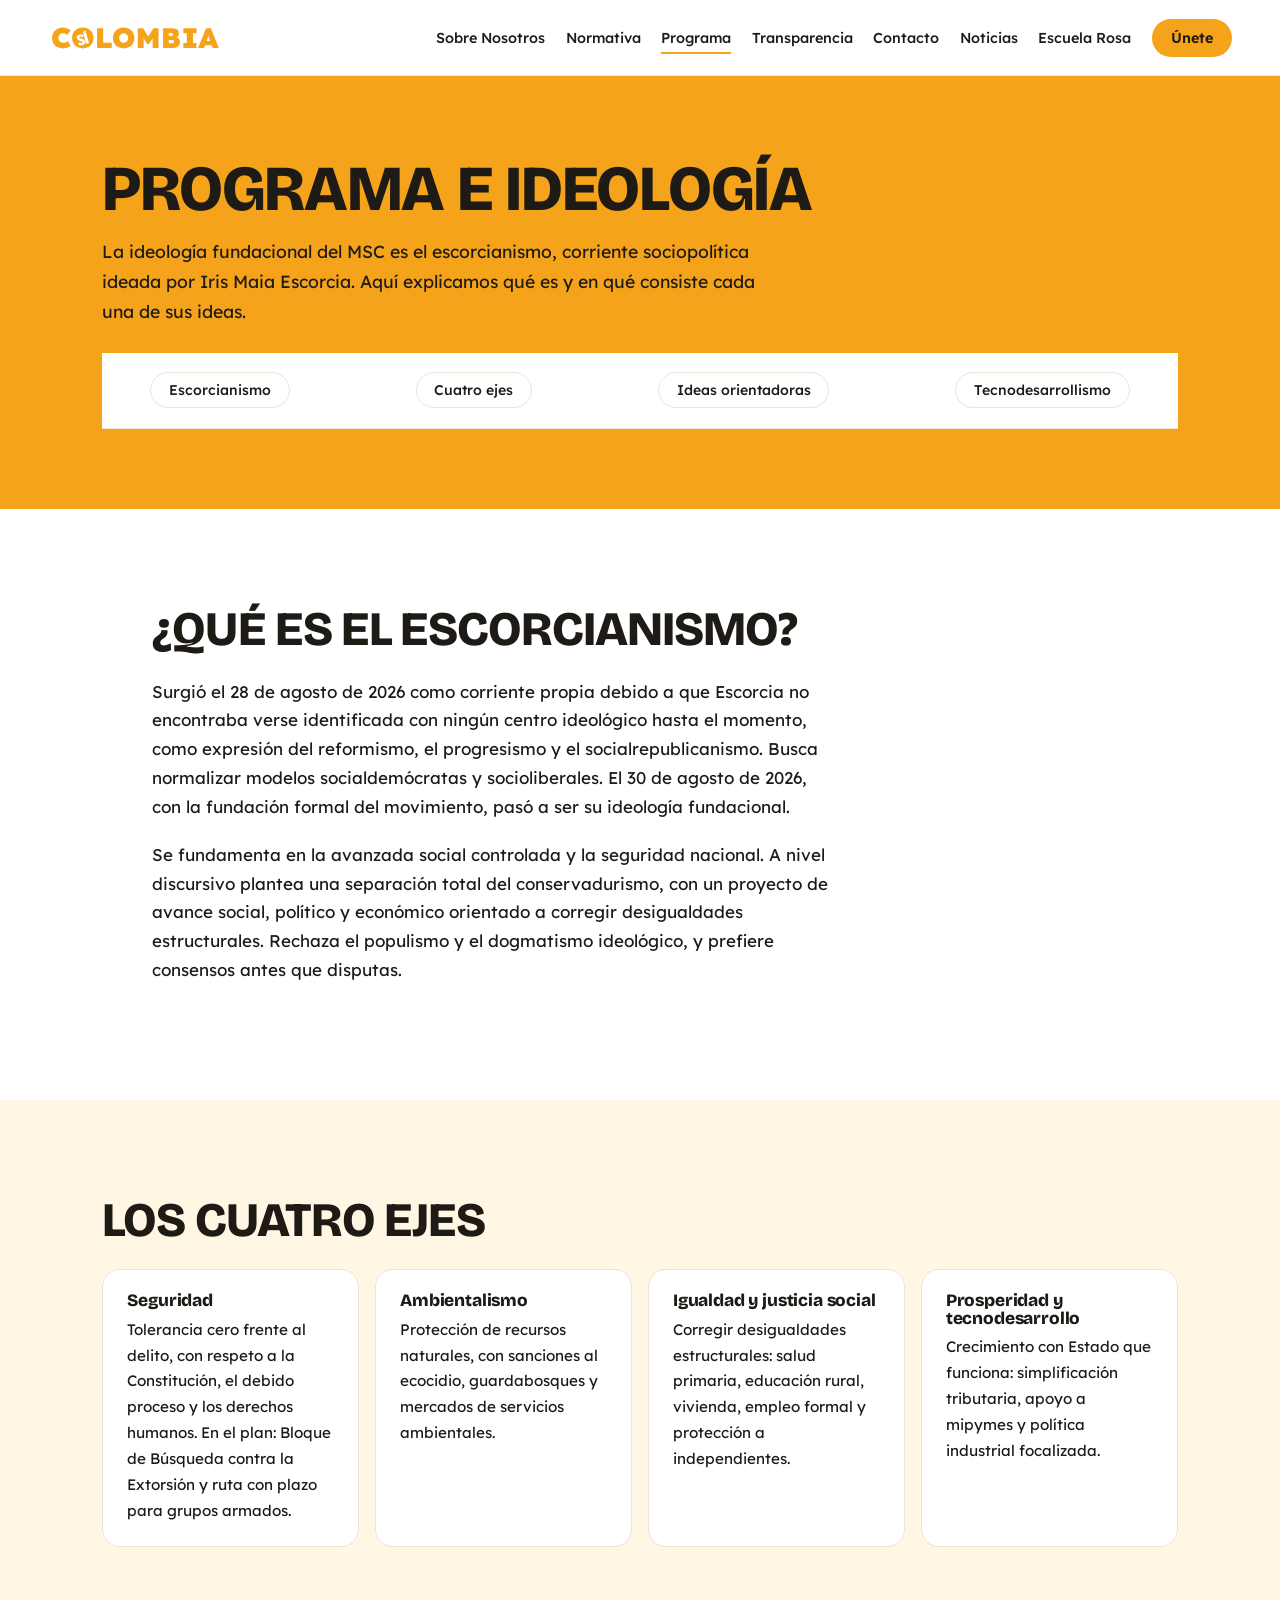
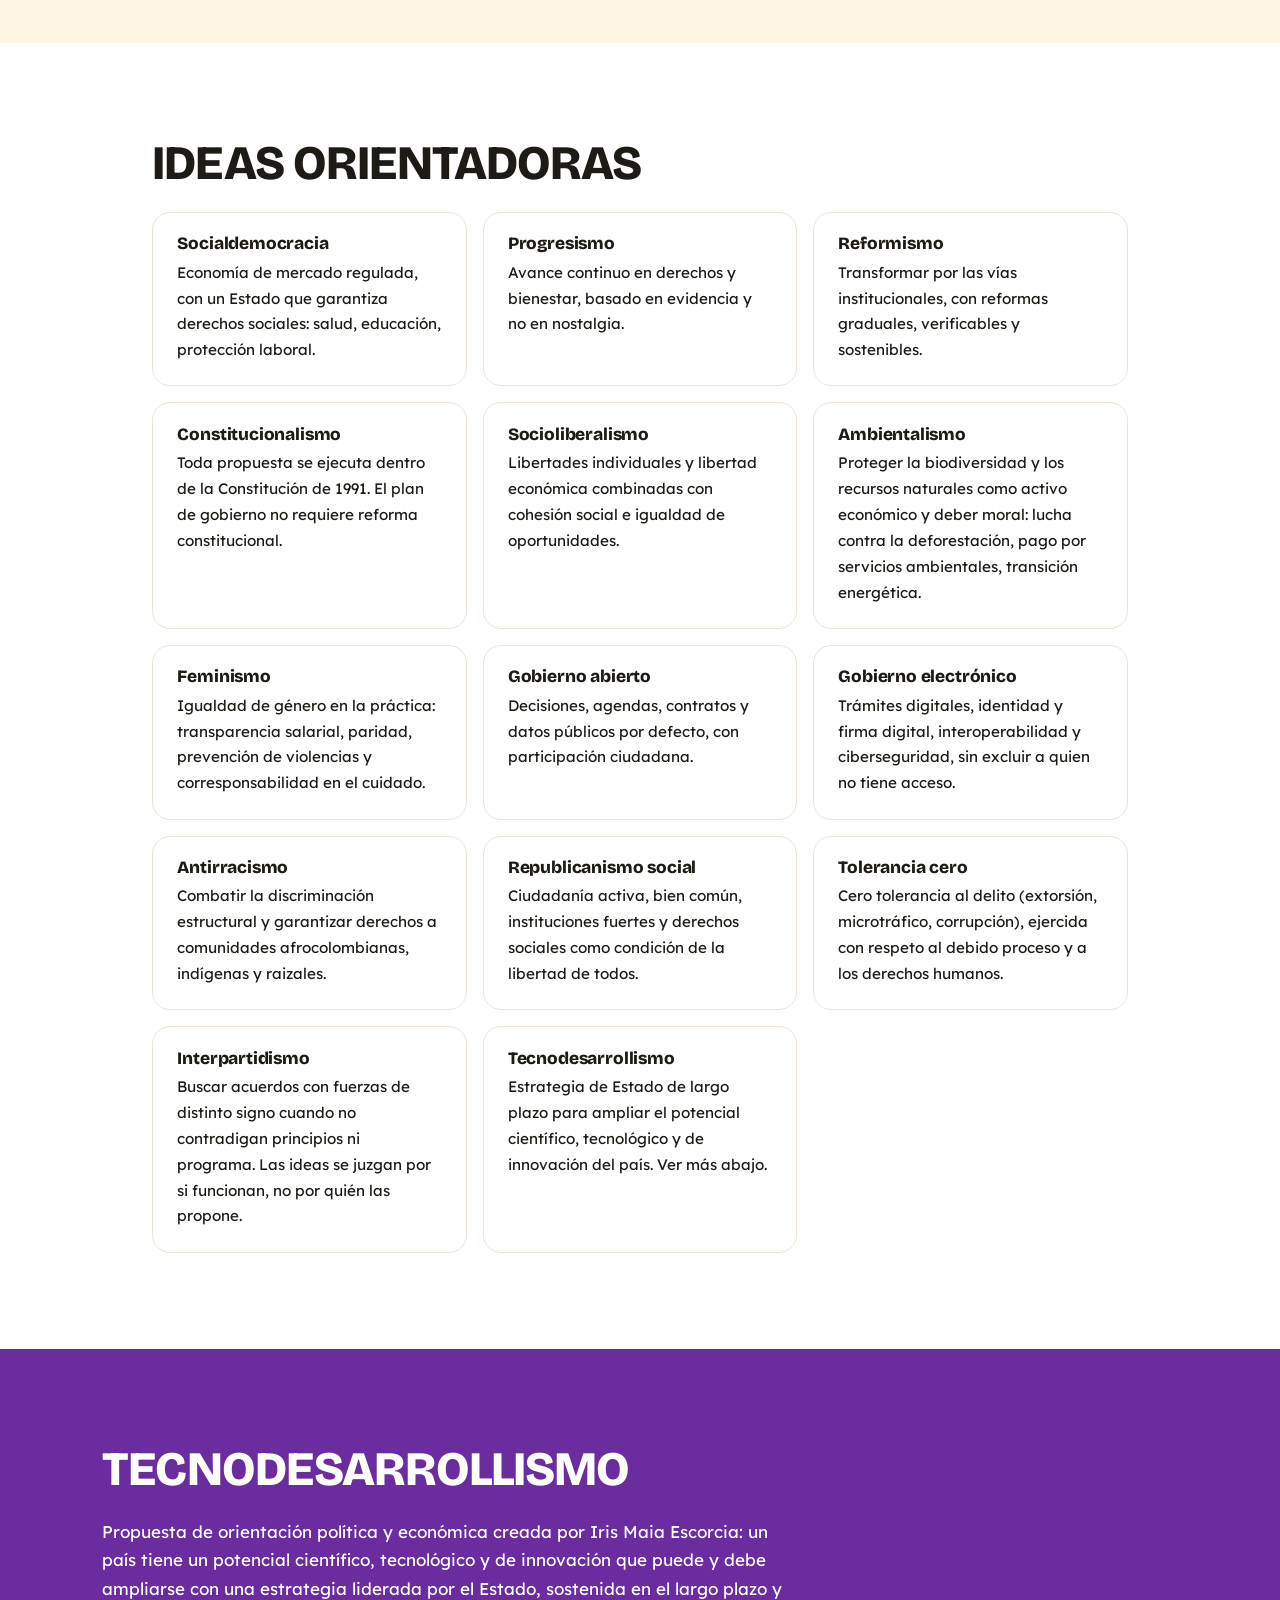
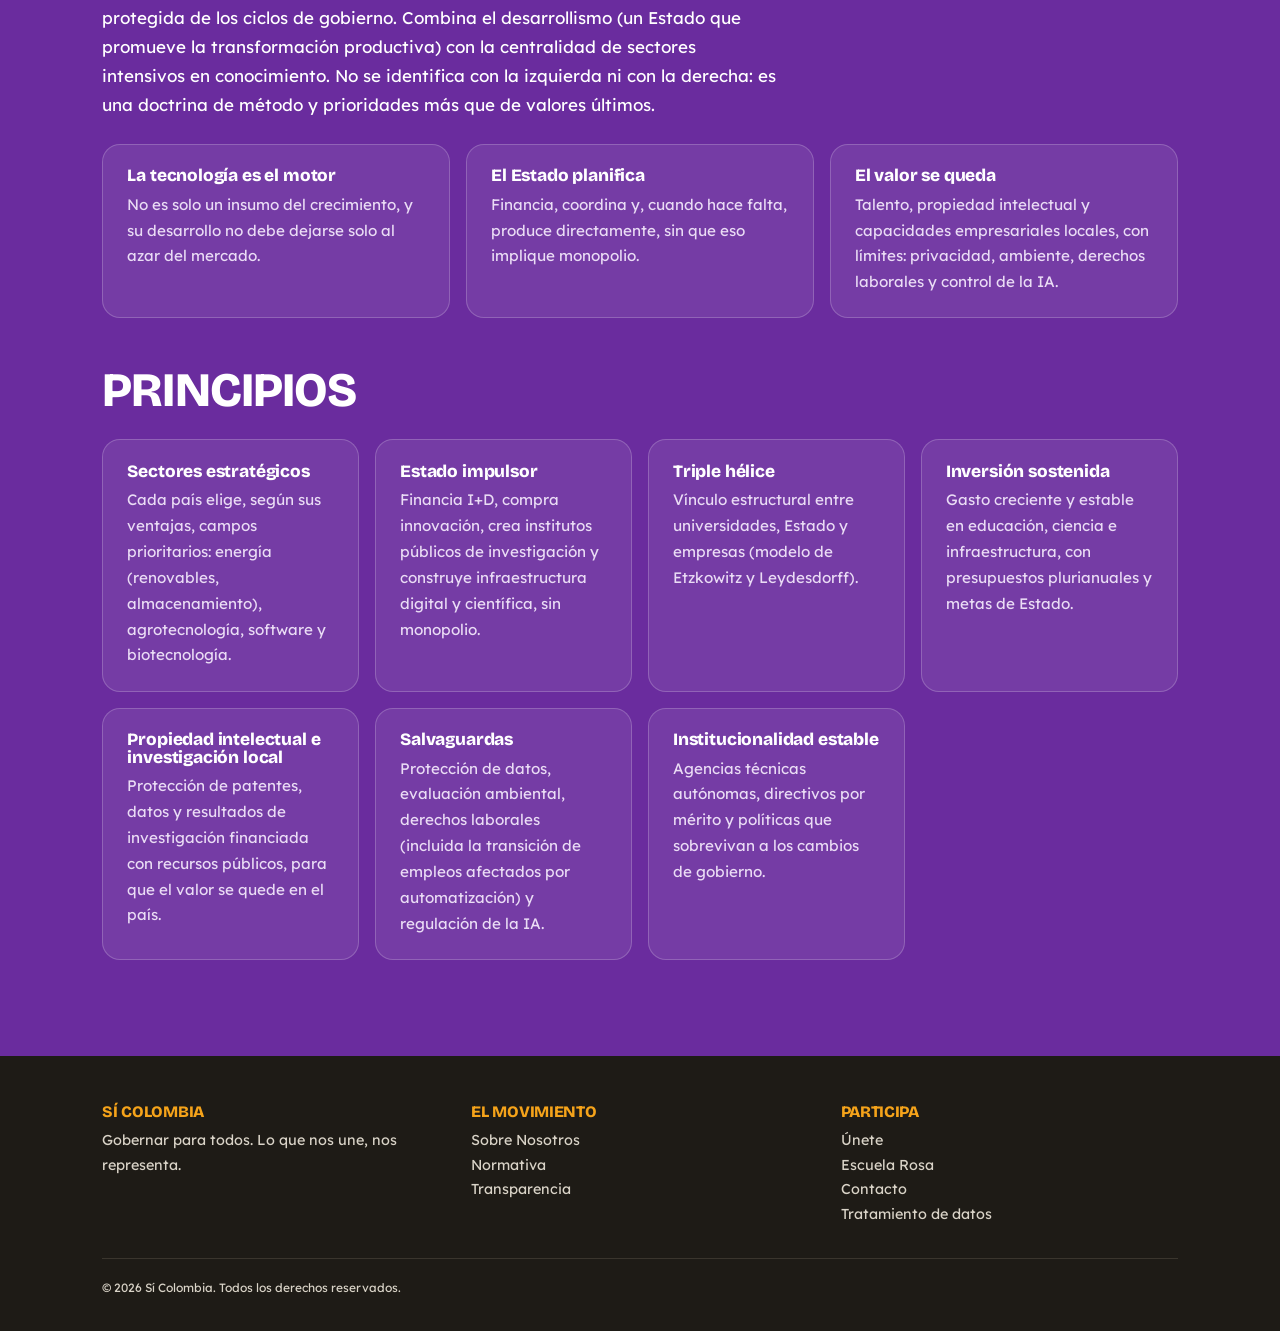
==== programme.html @ dbeb4989 "yes" ====
<!DOCTYPE html>
<html lang="es">
<head>
  <meta charset="UTF-8">
  <meta name="viewport" content="width=device-width, initial-scale=1.0">
  <title>Programa e ideología | SÍ COLOMBIA</title>
  <link rel="stylesheet" href="styles.css">
</head>
<body>
<nav aria-label="Principal">
  <a id="logo" href="index.html"><img src="sicolombia.svg" alt="Logotipo de Sí Colombia"></a>
  <button id="menu-btn" aria-expanded="false" aria-controls="menu">Menú</button>
  <ul class="links" id="menu">
      <li><a href="about.html">Sobre Nosotros</a></li>
      <li><a href="statutes.html">Normativa</a></li>
      <li><a href="programme.html" aria-current="page">Programa</a></li>
      <li><a href="transp.html">Transparencia</a></li>
      <li><a href="contact.html">Contacto</a></li>
      <li><a href="news.html">Noticias</a></li>
      <li><a href="thinktank.html">Escuela Rosa</a></li>
      <li><a href="join.html">Únete</a></li>
  </ul>
</nav>

<header class="pagina-cab ">
  <h1>Programa e ideología</h1>
  <p>La ideología fundacional del MSC es el escorcianismo, corriente sociopolítica ideada por Iris Maia Escorcia. Aquí explicamos qué es y en qué consiste cada una de sus ideas.</p>
  <nav class="subnav" aria-label="En esta página"><a href="#escorcianismo">Escorcianismo</a><a href="#ejes">Cuatro ejes</a><a href="#ideas">Ideas orientadoras</a><a href="#tecnodesarrollismo">Tecnodesarrollismo</a></nav>
</header>

<section id="escorcianismo" class="interior">
  <h2>¿Qué es el escorcianismo?</h2>
  <p>Surgió el 28 de agosto de 2026 como corriente propia debido a que Escorcia no encontraba verse identificada con ningún centro ideológico hasta el momento, como expresión del reformismo, el progresismo y el socialrepublicanismo. Busca normalizar modelos socialdemócratas y socioliberales. El 30 de agosto de 2026, con la fundación formal del movimiento, pasó a ser su ideología fundacional.</p>
  <p>Se fundamenta en la avanzada social controlada y la seguridad nacional. A nivel discursivo plantea una separación total del conservadurismo, con un proyecto de avance social, político y económico orientado a corregir desigualdades estructurales. Rechaza el populismo y el dogmatismo ideológico, y prefiere consensos antes que disputas.</p>
</section>

<section id="ejes" class="alt"><div class="interior">
  <h2>Los cuatro ejes</h2>
  <div class="rejilla-c">
    <div class="caja"><h3>Seguridad</h3><p>Tolerancia cero frente al delito, con respeto a la Constitución, el debido proceso y los derechos humanos. En el plan: Bloque de Búsqueda contra la Extorsión y ruta con plazo para grupos armados.</p></div>
    <div class="caja"><h3>Ambientalismo</h3><p>Protección de recursos naturales, con sanciones al ecocidio, guardabosques y mercados de servicios ambientales.</p></div>
    <div class="caja"><h3>Igualdad y justicia social</h3><p>Corregir desigualdades estructurales: salud primaria, educación rural, vivienda, empleo formal y protección a independientes.</p></div>
    <div class="caja"><h3>Prosperidad y tecnodesarrollo</h3><p>Crecimiento con Estado que funciona: simplificación tributaria, apoyo a mipymes y política industrial focalizada.</p></div>
  </div>
</div></section>

<section id="ideas" class="interior">
  <h2>Ideas orientadoras</h2>
  <div class="rejilla-c">
    <div class="caja"><h3>Socialdemocracia</h3><p>Economía de mercado regulada, con un Estado que garantiza derechos sociales: salud, educación, protección laboral.</p></div>
    <div class="caja"><h3>Progresismo</h3><p>Avance continuo en derechos y bienestar, basado en evidencia y no en nostalgia.</p></div>
    <div class="caja"><h3>Reformismo</h3><p>Transformar por las vías institucionales, con reformas graduales, verificables y sostenibles.</p></div>
    <div class="caja"><h3>Constitucionalismo</h3><p>Toda propuesta se ejecuta dentro de la Constitución de 1991. El plan de gobierno no requiere reforma constitucional.</p></div>
    <div class="caja"><h3>Socioliberalismo</h3><p>Libertades individuales y libertad económica combinadas con cohesión social e igualdad de oportunidades.</p></div>
    <div class="caja"><h3>Ambientalismo</h3><p>Proteger la biodiversidad y los recursos naturales como activo económico y deber moral: lucha contra la deforestación, pago por servicios ambientales, transición energética.</p></div>
    <div class="caja"><h3>Feminismo</h3><p>Igualdad de género en la práctica: transparencia salarial, paridad, prevención de violencias y corresponsabilidad en el cuidado.</p></div>
    <div class="caja"><h3>Gobierno abierto</h3><p>Decisiones, agendas, contratos y datos públicos por defecto, con participación ciudadana.</p></div>
    <div class="caja"><h3>Gobierno electrónico</h3><p>Trámites digitales, identidad y firma digital, interoperabilidad y ciberseguridad, sin excluir a quien no tiene acceso.</p></div>
    <div class="caja"><h3>Antirracismo</h3><p>Combatir la discriminación estructural y garantizar derechos a comunidades afrocolombianas, indígenas y raizales.</p></div>
    <div class="caja"><h3>Republicanismo social</h3><p>Ciudadanía activa, bien común, instituciones fuertes y derechos sociales como condición de la libertad de todos.</p></div>
    <div class="caja"><h3>Tolerancia cero</h3><p>Cero tolerancia al delito (extorsión, microtráfico, corrupción), ejercida con respeto al debido proceso y a los derechos humanos.</p></div>
    <div class="caja"><h3>Interpartidismo</h3><p>Buscar acuerdos con fuerzas de distinto signo cuando no contradigan principios ni programa. Las ideas se juzgan por si funcionan, no por quién las propone.</p></div>
    <div class="caja"><h3>Tecnodesarrollismo</h3><p>Estrategia de Estado de largo plazo para ampliar el potencial científico, tecnológico y de innovación del país. Ver más abajo.</p></div>
  </div>
</section>

<section id="tecnodesarrollismo" class="oscura"><div class="interior">
  <h2>Tecnodesarrollismo</h2>
  <p>Propuesta de orientación política y económica creada por Iris Maia Escorcia: un país tiene un potencial científico, tecnológico y de innovación que puede y debe ampliarse con una estrategia liderada por el Estado, sostenida en el largo plazo y protegida de los ciclos de gobierno. Combina el desarrollismo (un Estado que promueve la transformación productiva) con la centralidad de sectores intensivos en conocimiento. No se identifica con la izquierda ni con la derecha: es una doctrina de método y prioridades más que de valores últimos.</p>
  <div class="rejilla-c">
    <div class="caja"><h3>La tecnología es el motor</h3><p>No es solo un insumo del crecimiento, y su desarrollo no debe dejarse solo al azar del mercado.</p></div>
    <div class="caja"><h3>El Estado planifica</h3><p>Financia, coordina y, cuando hace falta, produce directamente, sin que eso implique monopolio.</p></div>
    <div class="caja"><h3>El valor se queda</h3><p>Talento, propiedad intelectual y capacidades empresariales locales, con límites: privacidad, ambiente, derechos laborales y control de la IA.</p></div>
  </div>
  <h2 style="margin-top:3rem">Principios</h2>
  <div class="rejilla-c">
    <div class="caja"><h3>Sectores estratégicos</h3><p>Cada país elige, según sus ventajas, campos prioritarios: energía (renovables, almacenamiento), agrotecnología, software y biotecnología.</p></div>
    <div class="caja"><h3>Estado impulsor</h3><p>Financia I+D, compra innovación, crea institutos públicos de investigación y construye infraestructura digital y científica, sin monopolio.</p></div>
    <div class="caja"><h3>Triple hélice</h3><p>Vínculo estructural entre universidades, Estado y empresas (modelo de Etzkowitz y Leydesdorff).</p></div>
    <div class="caja"><h3>Inversión sostenida</h3><p>Gasto creciente y estable en educación, ciencia e infraestructura, con presupuestos plurianuales y metas de Estado.</p></div>
    <div class="caja"><h3>Propiedad intelectual e investigación local</h3><p>Protección de patentes, datos y resultados de investigación financiada con recursos públicos, para que el valor se quede en el país.</p></div>
    <div class="caja"><h3>Salvaguardas</h3><p>Protección de datos, evaluación ambiental, derechos laborales (incluida la transición de empleos afectados por automatización) y regulación de la IA.</p></div>
    <div class="caja"><h3>Institucionalidad estable</h3><p>Agencias técnicas autónomas, directivos por mérito y políticas que sobrevivan a los cambios de gobierno.</p></div>
  </div>
</div></section>

<footer>
  <div class="pie-grid">
    <div><h3>Sí Colombia</h3><p>Gobernar para todos. Lo que nos une, nos representa.</p></div>
    <div><h3>El movimiento</h3><ul><li><a href="about.html">Sobre Nosotros</a></li><li><a href="statutes.html">Normativa</a></li><li><a href="transp.html">Transparencia</a></li></ul></div>
    <div><h3>Participa</h3><ul><li><a href="join.html">Únete</a></li><li><a href="thinktank.html">Escuela Rosa</a></li><li><a href="contact.html">Contacto</a></li><li><a href="privacidad.html">Tratamiento de datos</a></li></ul></div>
  </div>
  <small>© 2026 Sí Colombia. Todos los derechos reservados.</small>
</footer>
<script src="script.js"></script>
</body>
</html>
---- styles.css ----
/* =========================================================
   SÍ COLOMBIA — styles.css
   Fuentes: Bricolage Grotesque (títulos) + Lexend (texto)
   ========================================================= */
@import url("https://fonts.googleapis.com/css2?family=Bricolage+Grotesque:opsz,wght@12..96,500;12..96,700;12..96,800&family=Lexend:wght@300;400;500;600&display=swap");

:root{
  --naranja:#F5A31A;
  --naranja-osc:#D98400;
  --tinta:#1E1B16;
  --rosa:#E23D8B;
  --morado:#6A2C9E;
  --rosa-claro:#FDE6EE;
  --crema:#FFF6E3;
  --blanco:#FFFFFF;
  --gris:#6B665D;
  --linea:#ECE5D6;
  --f-titulo:"Bricolage Grotesque","Arial Black",sans-serif;
  --f-texto:"Lexend",system-ui,sans-serif;
  --ancho:1180px;
  --alto-nav:76px;
}

*,*::before,*::after{box-sizing:border-box}
html{scroll-behavior:smooth;scroll-padding-top:var(--alto-nav)}
body{margin:0;font-family:var(--f-texto);font-weight:400;font-size:1.0625rem;line-height:1.7;color:var(--tinta);background:var(--blanco)}
img{max-width:100%;display:block}
a{color:inherit}
h1,h2,h3{font-family:var(--f-titulo);font-weight:800;line-height:1.02;letter-spacing:-.02em;margin:0 0 .5em;text-transform:uppercase}
h1{font-size:clamp(2.4rem,6vw,5rem)}
h2{font-size:clamp(1.8rem,4vw,3rem)}
h3{font-size:1.4rem}
p{margin:0 0 1.1em;max-width:68ch}
:focus-visible{outline:3px solid var(--rosa);outline-offset:3px}

/* ---------- Navegación ---------- */
nav{position:sticky;top:0;z-index:50;display:flex;align-items:center;justify-content:space-between;gap:1.5rem;min-height:var(--alto-nav);padding:.5rem clamp(1rem,4vw,3rem);background:var(--blanco);border-bottom:1px solid var(--linea)}
#logo img{height:34px;width:auto}
.links{list-style:none;margin:0;padding:0;display:flex;align-items:center;gap:clamp(.8rem,1.6vw,1.6rem)}
.links a{text-decoration:none;font-size:.9rem;font-weight:500;padding:.3rem 0;border-bottom:2px solid transparent;transition:border-color .2s}
.links a:hover,.links a[aria-current="page"]{border-color:var(--naranja)}
.links li:last-child a{background:var(--naranja);padding:.6rem 1.2rem;border-radius:999px;font-weight:600;border:0}
.links li:last-child a:hover{background:var(--tinta);color:var(--blanco)}
#menu-btn{display:none;background:none;border:2px solid var(--tinta);border-radius:8px;font:600 .9rem var(--f-texto);padding:.45rem .8rem;cursor:pointer}

/* ---------- Carrusel / Hero ---------- */
#hero{position:relative;overflow:hidden;background:var(--naranja);color:var(--tinta)}
.carrusel-pista{display:flex;transition:transform .7s cubic-bezier(.65,0,.35,1)}
.slide{flex:0 0 100%;min-height:min(78vh,640px);display:flex;flex-direction:column;justify-content:center;align-items:flex-start;padding:4rem clamp(1.2rem,8vw,7rem) 6rem}
.slide h1{max-width:14ch;margin-bottom:.4em}
.slide p{font-size:1.2rem;max-width:44ch}
.slide.s1{background:var(--naranja)}
.slide.s2{background:var(--tinta);color:var(--blanco)}
.slide.s3{background:var(--rosa);color:var(--blanco)}
.slide.s4{background:var(--crema)}
.slide.s2 .btn{background:var(--naranja);color:var(--tinta)}
.slide.s3 .btn{background:var(--blanco);color:var(--tinta)}
.btn,#conocenos-div a,#coms a{display:inline-block;text-decoration:none;font-weight:600;font-size:.95rem;padding:.85rem 1.7rem;border-radius:999px;background:var(--tinta);color:var(--blanco);transition:transform .2s,background .2s}
.btn:hover{transform:translateY(-2px)}
.carrusel-ctrl{position:absolute;left:clamp(1.2rem,8vw,7rem);bottom:1.8rem;display:flex;align-items:center;gap:.7rem}
.carrusel-ctrl button{width:46px;height:46px;border-radius:50%;border:2px solid currentColor;background:rgba(255,255,255,.25);color:inherit;font-size:1.2rem;cursor:pointer}
.puntos{display:flex;gap:.5rem;margin-left:.6rem}
.puntos button{width:12px;height:12px;padding:0;border-radius:50%;border:2px solid var(--tinta);background:transparent}
.puntos button[aria-current="true"]{background:var(--tinta);width:30px;border-radius:999px}
#hero[data-tema="oscuro"] .carrusel-ctrl{color:var(--blanco)}
#hero[data-tema="oscuro"] .puntos button{border-color:var(--blanco)}
#hero[data-tema="oscuro"] .puntos button[aria-current="true"]{background:var(--blanco)}

/* ---------- Secciones ---------- */
section,#conocenos-div,#quote,#coms{padding:clamp(3rem,8vw,6rem) clamp(1.2rem,8vw,7rem)}
#conocenos-div{max-width:var(--ancho);margin:0 auto}
#conocenos-div a{margin:.3rem .4rem .3rem 0}
#conocenos-div a:first-of-type{background:var(--naranja);color:var(--tinta)}
#conocenos-div a:hover,#coms a:hover{background:var(--rosa);color:var(--blanco)}

/* Cifras */
.cifras{display:grid;grid-template-columns:repeat(auto-fit,minmax(180px,1fr));gap:2rem;background:var(--crema)}
.cifras strong{display:block;font:800 clamp(2.4rem,5vw,3.8rem)/1 var(--f-titulo);color:var(--naranja-osc)}
.cifras span{color:var(--gris);font-size:.95rem}

/* Cita */
#quote{background:var(--tinta);color:var(--blanco)}
#quote p:first-child{font:500 clamp(1.3rem,2.6vw,2rem)/1.35 var(--f-titulo);max-width:34ch;letter-spacing:-.01em}
#quote p:last-child{color:var(--naranja);font-weight:600;margin:0}

/* Comisiones */
#coms{background:var(--rosa-claro)}
#coms .rejilla{display:grid;grid-template-columns:repeat(auto-fit,minmax(210px,1fr));gap:1rem;margin-top:2rem}
#coms .rejilla a{display:flex;align-items:flex-end;min-height:150px;padding:1.2rem;border-radius:20px;font:800 1.15rem/1.1 var(--f-titulo);text-transform:uppercase;border:0}
#coms .rejilla a:nth-child(1){background:#2E9E5B}
#coms .rejilla a:nth-child(2){background:var(--rosa)}
#coms .rejilla a:nth-child(3){background:var(--naranja);color:var(--tinta)}
#coms .rejilla a:nth-child(4){background:var(--morado)}
#coms .rejilla a:nth-child(5){background:#B4531F}

/* Noticias */
.noticias{max-width:var(--ancho);margin:0 auto}
.tarjetas{display:grid;grid-template-columns:repeat(auto-fit,minmax(260px,1fr));gap:1.5rem}
.tarjeta{border:1px solid var(--linea);border-radius:18px;overflow:hidden;background:var(--blanco)}
.tarjeta .img{aspect-ratio:16/10;background:var(--naranja)}
.tarjeta:nth-child(2) .img{background:var(--rosa)}
.tarjeta:nth-child(3) .img{background:var(--tinta)}
.tarjeta div:last-child{padding:1.2rem 1.4rem}
.tarjeta time{font-size:.8rem;color:var(--gris)}
.tarjeta h3{font-size:1.15rem;text-transform:none;margin:.3em 0}

/* Llamado final */
.llamado{background:var(--naranja);text-align:center}
.llamado h2,.llamado p{margin-inline:auto}

/* Páginas internas */
.pagina-cab{background:var(--naranja);padding:clamp(3rem,7vw,5rem) clamp(1.2rem,8vw,7rem)}
.pagina-cab h1{font-size:clamp(2.2rem,5vw,4rem);margin:0}
.pagina-cuerpo{max-width:var(--ancho);margin:0 auto}

/* Pie */
footer{background:var(--tinta);color:#D9D3C7;padding:3rem clamp(1.2rem,8vw,7rem) 2rem;font-size:.9rem}
footer .pie-grid{display:grid;grid-template-columns:repeat(auto-fit,minmax(200px,1fr));gap:2rem;margin-bottom:2rem}
footer h3{color:var(--naranja);font-size:1rem}
footer ul{list-style:none;margin:0;padding:0}
footer a{text-decoration:none}
footer a:hover{color:var(--naranja)}
footer small{display:block;border-top:1px solid #3a352d;padding-top:1.2rem}

/* ---------- Responsive ---------- */
@media(max-width:960px){
  #menu-btn{display:block}
  .links{display:none;position:absolute;top:100%;left:0;right:0;flex-direction:column;align-items:flex-start;gap:0;background:var(--blanco);padding:1rem clamp(1rem,4vw,3rem) 1.5rem;border-bottom:1px solid var(--linea)}
  .links.abierto{display:flex}
  .links li{width:100%}
  .links a{display:block;padding:.8rem 0;font-size:1rem}
  .links li:last-child a{display:inline-block;margin-top:.5rem}
}
@media(prefers-reduced-motion:reduce){*{transition:none!important;scroll-behavior:auto!important}}

/* =========================================================
   Páginas internas y portales
   ========================================================= */
.wrap{max-width:var(--ancho);margin:0 auto}
.pagina-cab p{font-size:1.15rem;margin:.8rem 0 0;max-width:56ch}
.pagina-cab.rosa{background:var(--rosa);color:var(--blanco)}
.pagina-cab.oscuro{background:var(--tinta);color:var(--blanco)}
.pagina-cab.oscuro h1{color:var(--naranja)}
.nota{font-size:.85rem;color:var(--gris);max-width:70ch}
.gris{background:var(--crema)}
.rejilla-c{display:grid;grid-template-columns:repeat(auto-fit,minmax(250px,1fr));gap:1.2rem;margin-top:1.5rem}
.caja{border:1px solid var(--linea);border-radius:18px;padding:1.5rem;background:var(--blanco)}
.caja h3{font-size:1.15rem;text-transform:none;letter-spacing:-.01em;margin-bottom:.4em}
.caja p{font-size:.95rem;margin:0}
.caja.color{border:0;background:var(--naranja)}
.caja.color:nth-child(2){background:var(--rosa);color:var(--blanco)}
.caja.color:nth-child(3){background:var(--morado);color:var(--blanco)}
.caja.color:nth-child(4){background:var(--tinta);color:var(--blanco)}
.credo{font:500 clamp(1.15rem,2vw,1.5rem)/1.45 var(--f-titulo);max-width:46ch}
.persona{display:flex;flex-direction:column;gap:.2rem}
.persona b{font-family:var(--f-titulo);font-size:1.3rem}
.persona span{color:var(--gris);font-size:.9rem}
.linea-tiempo{list-style:none;margin:1.5rem 0 0;padding:0 0 0 1.5rem;border-left:3px solid var(--naranja)}
.linea-tiempo li{margin-bottom:1.4rem;position:relative}
.linea-tiempo li::before{content:"";position:absolute;left:calc(-1.5rem - 8px);top:.55rem;width:13px;height:13px;border-radius:50%;background:var(--tinta)}
.linea-tiempo time{font:700 .95rem var(--f-titulo);color:var(--naranja-osc)}
.linea-tiempo p{margin:.1rem 0 0}
.btn-claro{background:var(--naranja);color:var(--tinta)}
.btn-claro:hover{background:var(--tinta);color:var(--blanco)}
button.btn{border:0;cursor:pointer;font-family:var(--f-texto)}
.pildoras{display:flex;flex-wrap:wrap;gap:.5rem;margin:1rem 0 1.5rem}
.pildoras button,.pildoras a{border:1.5px solid var(--tinta);background:transparent;border-radius:999px;padding:.5rem 1.1rem;font:500 .9rem var(--f-texto);cursor:pointer;text-decoration:none;color:inherit}
.pildoras .sel,.pildoras button[aria-pressed="true"]{background:var(--tinta);color:var(--blanco)}

/* Paneles (contacto) */
.dos{display:grid;grid-template-columns:1fr 1fr;gap:1rem;max-width:var(--ancho);margin:0 auto;padding:2rem clamp(1.2rem,8vw,7rem) 0}
.panel{padding:2.5rem;border-radius:24px;color:var(--blanco)}
.panel.a{background:var(--morado)}
.panel.b{background:var(--tinta)}
.panel h2{font-size:1.9rem}
.panel .pildoras button{border-color:var(--blanco);color:var(--blanco)}
.panel .pildoras button.sel{background:var(--naranja);border-color:var(--naranja);color:var(--tinta)}
.contacto-grid{display:grid;grid-template-columns:.9fr 1.1fr;gap:3rem}
.info div{padding:.9rem 0;border-top:1px solid var(--linea);font-size:.95rem}
.info span{display:block;font-weight:600;font-size:.8rem;color:var(--morado);margin-bottom:.15rem}
.info a{color:var(--tinta)}

/* Formularios */
.field{width:100%;font:inherit;font-size:1rem;padding:.85rem 1rem;border:1.5px solid var(--linea);border-radius:12px;background:var(--blanco);color:var(--tinta);margin-bottom:.8rem}
.field:focus{border-color:var(--naranja);outline:none;box-shadow:0 0 0 3px rgba(245,163,26,.3)}
.form-grid{display:grid;grid-template-columns:1fr 1fr;gap:0 .8rem}
.form-grid .full{grid-column:1/-1}
.consent{display:flex;gap:.7rem;align-items:flex-start;font-size:.9rem;margin-bottom:.9rem}
.consent input{margin-top:.35rem;flex-shrink:0}
.form-etq{font-weight:600;margin:1.6rem 0 .6rem;font-family:var(--f-titulo);font-size:1.1rem}
.hp-field{position:absolute;left:-9999px;width:1px;height:1px;opacity:0}
.form-error{color:#B3261E;font-size:.9rem}
.opciones{display:grid;grid-template-columns:1fr 1fr;gap:.8rem}
.opcion{border:2px solid var(--linea);border-radius:16px;padding:1.2rem;cursor:pointer}
.opcion h4{margin:0 0 .3rem;font:800 1.15rem var(--f-titulo)}
.opcion p{font-size:.88rem;margin:0}
.opcion input{position:absolute;opacity:0}
.opcion.sel{border-color:var(--naranja);background:#FFF3DA}
.opcion:focus-within{outline:3px solid var(--rosa)}
.tutor{display:none;background:var(--rosa-claro);border-radius:16px;padding:1.2rem;margin:1rem 0}
.tutor.visible{display:block}
.form-wrap{max-width:760px}

/* Tablas de transparencia */
.tabla-wrap{overflow-x:auto}
.mov{width:100%;border-collapse:collapse;margin-bottom:1.5rem}
.mov caption{text-align:left;font-weight:700;margin-bottom:.4rem}
.mov th,.mov td{padding:.7rem .6rem;border-bottom:1px solid var(--linea);text-align:left;font-size:.92rem}
.mov td.m,.mov th.m{text-align:right;white-space:nowrap}
.totales{display:grid;grid-template-columns:repeat(auto-fit,minmax(200px,1fr));gap:.8rem;margin:1.2rem 0 2rem}
.totales div{background:var(--crema);border-radius:16px;padding:1.2rem}
.totales span{display:block;font-size:.8rem;color:var(--gris)}
.totales b{font:800 1.6rem var(--f-titulo)}
.vacio{background:var(--crema);border-radius:20px;padding:2.5rem;max-width:640px}
.vacio h3{text-transform:none}
.pasos{background:var(--morado);color:var(--blanco);border-radius:24px;padding:2.5rem;display:grid;grid-template-columns:1fr 1fr;gap:2rem;margin-bottom:2.5rem}
.pasos h3{text-transform:none}
.pasos ol{margin:0;padding-left:1.2rem}
.pasos li{margin-bottom:.8rem}
.actualizado{font-size:.85rem;opacity:.75}

/* Noticias */
.noticia-lista{display:grid;gap:1.2rem}
.noticia{border:1px solid var(--linea);border-radius:18px;padding:1.5rem 1.7rem}
.noticia .cat{display:inline-block;background:var(--naranja);border-radius:999px;font-size:.75rem;font-weight:600;padding:.15rem .7rem;margin-right:.6rem}
.noticia h3{text-transform:none;font-size:1.4rem;margin:.5rem 0}
.noticia details summary{cursor:pointer;font-weight:600;color:var(--morado)}
.tarjeta .cat{font-size:.75rem;font-weight:600;color:var(--morado)}

/* Escuela Rosa */
.rosa-hero{background:var(--rosa);color:var(--blanco)}
.rosa-hero .btn{background:var(--blanco);color:var(--tinta)}
.curso{border-radius:20px;padding:1.6rem;background:var(--rosa-claro)}
.curso h3{text-transform:none;font-size:1.25rem}
.curso small{display:block;font-weight:600;color:var(--rosa);margin-top:.8rem}
.biblio{display:grid;grid-template-columns:repeat(auto-fit,minmax(240px,1fr));gap:1rem}
.biblio a{display:block;text-decoration:none;border-left:5px solid var(--rosa);padding:.4rem 0 .4rem 1rem}
.biblio b{display:block;font-family:var(--f-titulo);font-size:1.1rem}
.biblio span{font-size:.88rem;color:var(--gris)}

@media(max-width:800px){.dos,.contacto-grid,.pasos,.opciones,.form-grid{grid-template-columns:1fr}.form-grid .full{grid-column:auto}}
#coms .rejilla small{display:block;font:400 .85rem/1.35 var(--f-texto);text-transform:none;letter-spacing:0;margin-top:.5rem}

/* =========================================================
   v2 — colores institucionales (Art. 6) y páginas internas
   ========================================================= */
:root{--naranja:#F5A31A;--rosa:#E23D8B;--morado:#6A2C9E;--morado-osc:#3F1A5E;--lila:#F4ECFA}
.slide.s2,#quote{background:var(--morado)}
.slide.s2 .btn{background:var(--naranja)}

/* Comisiones: título + lema */
#coms .rejilla a{flex-direction:column;justify-content:flex-end;align-items:flex-start;gap:.5rem;min-height:190px}
#coms .rejilla a span{display:block;font:400 .92rem/1.4 var(--f-texto);text-transform:none;letter-spacing:0}
#coms .rejilla a:nth-child(4){background:var(--morado)}

/* Noticias */
a.tarjeta{display:block;text-decoration:none;color:inherit;transition:transform .2s}
a.tarjeta:hover{transform:translateY(-3px)}
.tarjeta .img.c0{background:var(--naranja)}.tarjeta .img.c1{background:var(--rosa)}.tarjeta .img.c2{background:var(--morado)}
.filtros{display:flex;gap:.5rem;flex-wrap:wrap;margin-bottom:2rem}
.filtros button,.subnav a{font:500 .88rem var(--f-texto);padding:.5rem 1.1rem;border-radius:999px;border:1.5px solid var(--linea);background:var(--blanco);color:var(--tinta);cursor:pointer;text-decoration:none}
.filtros button[aria-pressed="true"],.filtros button:hover,.subnav a:hover{background:var(--tinta);color:var(--blanco);border-color:var(--tinta)}
.articulo{max-width:720px}
.articulo time{color:var(--gris);font-size:.9rem}
.articulo h2{margin-top:.3em}
.volver{display:inline-block;margin-bottom:1.5rem;font-weight:600}

/* Páginas internas */
.pagina-cab p{max-width:62ch;margin:1rem 0 0;font-size:1.1rem}
.pagina-cab.morado{background:var(--morado);color:#fff}
.pagina-cab.rosa{background:var(--rosa);color:#fff}
.subnav{display:flex;gap:.6rem;flex-wrap:wrap;margin-top:1.6rem}
.alt{background:var(--crema)}
.oscura{background:var(--morado);color:#fff}
.oscura .caja{background:rgba(255,255,255,.08);border-color:rgba(255,255,255,.2)}
.oscura .caja p{color:#EADCF5}
.interior{max-width:var(--ancho);margin:0 auto}
.rejilla-c{display:grid;grid-template-columns:repeat(auto-fit,minmax(240px,1fr));gap:1rem;margin-top:1.5rem}
.caja{border:1px solid var(--linea);border-radius:18px;padding:1.4rem 1.5rem;background:var(--blanco)}
.caja h3{font-size:1.08rem;text-transform:none;letter-spacing:-.01em;margin-bottom:.4em}
.caja p{font-size:.95rem;margin:0}
.caja .etq{display:inline-block;font-size:.75rem;font-weight:600;padding:.2rem .7rem;border-radius:999px;background:var(--lila);color:var(--morado);margin-bottom:.8rem}
.dos-col{display:grid;grid-template-columns:1fr 1fr;gap:2rem 4rem;align-items:start}
.lista-valores{list-style:none;margin:1.5rem 0 0;padding:0;display:grid;gap:1rem}
.lista-valores li{border-left:5px solid var(--naranja);padding:.2rem 0 .2rem 1.2rem}
.lista-valores b{font-family:var(--f-titulo);font-size:1.2rem}
.cargos{list-style:none;padding:0;margin:1.5rem 0 0;display:grid;grid-template-columns:repeat(auto-fit,minmax(220px,1fr));gap:1rem}
.cargos li{background:var(--lila);border-radius:16px;padding:1.2rem 1.4rem}
.cargos span{display:block;font-size:.85rem;color:var(--gris)}
.cargos b{font:700 1.15rem var(--f-titulo)}
.linea-t{list-style:none;padding:0;margin:1.5rem 0 0;border-left:3px solid var(--naranja)}
.linea-t li{padding:0 0 1.4rem 1.4rem;position:relative}
.linea-t li::before{content:"";position:absolute;left:-9px;top:.45rem;width:15px;height:15px;border-radius:50%;background:var(--morado)}
.linea-t b{display:block}
.doc-btn{display:flex;align-items:center;justify-content:space-between;gap:1rem;flex-wrap:wrap;border:2px solid var(--tinta);border-radius:18px;padding:1.4rem 1.6rem}
.doc-btn p{margin:0}

/* Transparencia */
.nota-act{font-size:.85rem;opacity:.8;margin-top:1.2rem}
.pasos-lista{margin:1.2rem 0 0;padding-left:1.2rem}.pasos-lista li{margin-bottom:.6rem}
.vacio{border-radius:18px;padding:2.5rem;background:var(--lila);max-width:640px}
.campana{margin-bottom:3rem}
.campana-cab{display:flex;justify-content:space-between;flex-wrap:wrap;gap:.5rem;border-bottom:1px solid var(--linea);padding-bottom:.8rem;margin-bottom:1.2rem}
.campana-cab h3{margin:0;text-transform:none}
.totales{display:grid;grid-template-columns:repeat(auto-fit,minmax(200px,1fr));gap:1rem;margin-bottom:1.5rem}
.totales div{background:var(--crema);border-radius:16px;padding:1.1rem 1.3rem}
.totales span{display:block;font-size:.8rem;color:var(--gris)}
.totales b{font:800 1.5rem var(--f-titulo)}
.totales .neg b{color:#B3261E}
.tabla-wrap{overflow-x:auto;margin-bottom:1.5rem}
table.mov{width:100%;border-collapse:collapse;font-size:.92rem}
table.mov caption{text-align:left;font-weight:600;margin-bottom:.5rem}
table.mov th,table.mov td{padding:.7rem .6rem;border-bottom:1px solid var(--linea);text-align:left}
table.mov td.m,table.mov th.m{text-align:right;white-space:nowrap}
.base-legal{margin-top:1.5rem;padding-top:1rem;border-top:1px dashed var(--linea);font-size:.82rem;color:var(--gris)}

/* Formularios */
.form-caja{max-width:760px}
.field{width:100%;font:inherit;padding:.85rem 1rem;border:1.5px solid #CFC7B6;border-radius:12px;background:#fff;margin-bottom:.8rem}
.field:focus{border-color:var(--morado);outline:3px solid var(--lila)}
textarea.field{resize:vertical}
.form-grid{display:grid;grid-template-columns:1fr 1fr;gap:0 .8rem}
.form-grid .full,.full{grid-column:1/-1}
.form-sub{font:700 1.15rem var(--f-titulo);margin:1.6rem 0 .8rem}
.consent{display:flex;gap:.7rem;align-items:flex-start;font-size:.9rem;margin-bottom:.8rem}
.consent input{margin-top:.35rem}
.hp-field{position:absolute;left:-9999px;width:1px;height:1px;opacity:0}
.form-error{color:#B3261E;font-size:.9rem;margin-top:.8rem}
.vinc-choice{display:grid;grid-template-columns:repeat(auto-fit,minmax(220px,1fr));gap:.8rem;margin:.8rem 0 1.5rem}
.vinc-card{position:relative;border:2px solid var(--linea);border-radius:16px;padding:1.2rem;cursor:pointer;display:block}
.vinc-card input{position:absolute;opacity:0}
.vinc-card h4{font:700 1.15rem var(--f-titulo);margin:0 0 .3rem}
.vinc-card p{font-size:.9rem;margin:0}
.vinc-card.sel{border-color:var(--morado);background:var(--lila)}
.vinc-card:focus-within{outline:3px solid var(--rosa)}
#bloque-acudiente{display:none;background:var(--crema);border-radius:16px;padding:1.2rem 1.4rem;margin-bottom:1rem}
#bloque-acudiente.visible{display:block}
.aviso{background:var(--crema);border-left:5px solid var(--naranja);padding:1rem 1.2rem;border-radius:0 12px 12px 0;font-size:.92rem}
.paneles{display:grid;grid-template-columns:1fr 1fr;gap:1rem;margin-bottom:3rem}
.panel{border-radius:22px;padding:2.2rem}
.panel.a{background:var(--morado);color:#fff}.panel.b{background:var(--tinta);color:#fff}
.panel h2{font-size:1.8rem}
.montos{display:flex;gap:.5rem;flex-wrap:wrap;margin:1rem 0 1.4rem}
.montos button{font:600 .9rem var(--f-texto);padding:.55rem 1.1rem;border-radius:999px;border:2px solid #fff;background:transparent;color:#fff;cursor:pointer}
.montos button.sel{background:var(--naranja);border-color:var(--naranja);color:var(--tinta)}
.btn.naranja{background:var(--naranja);color:var(--tinta)}
.info-lista div{padding:.9rem 0;border-top:1px solid var(--linea)}
.info-lista span{display:block;font-size:.8rem;font-weight:600;color:var(--morado)}
.confirmacion{display:none}

@media(max-width:800px){.dos-col,.paneles,.form-grid{grid-template-columns:1fr}}
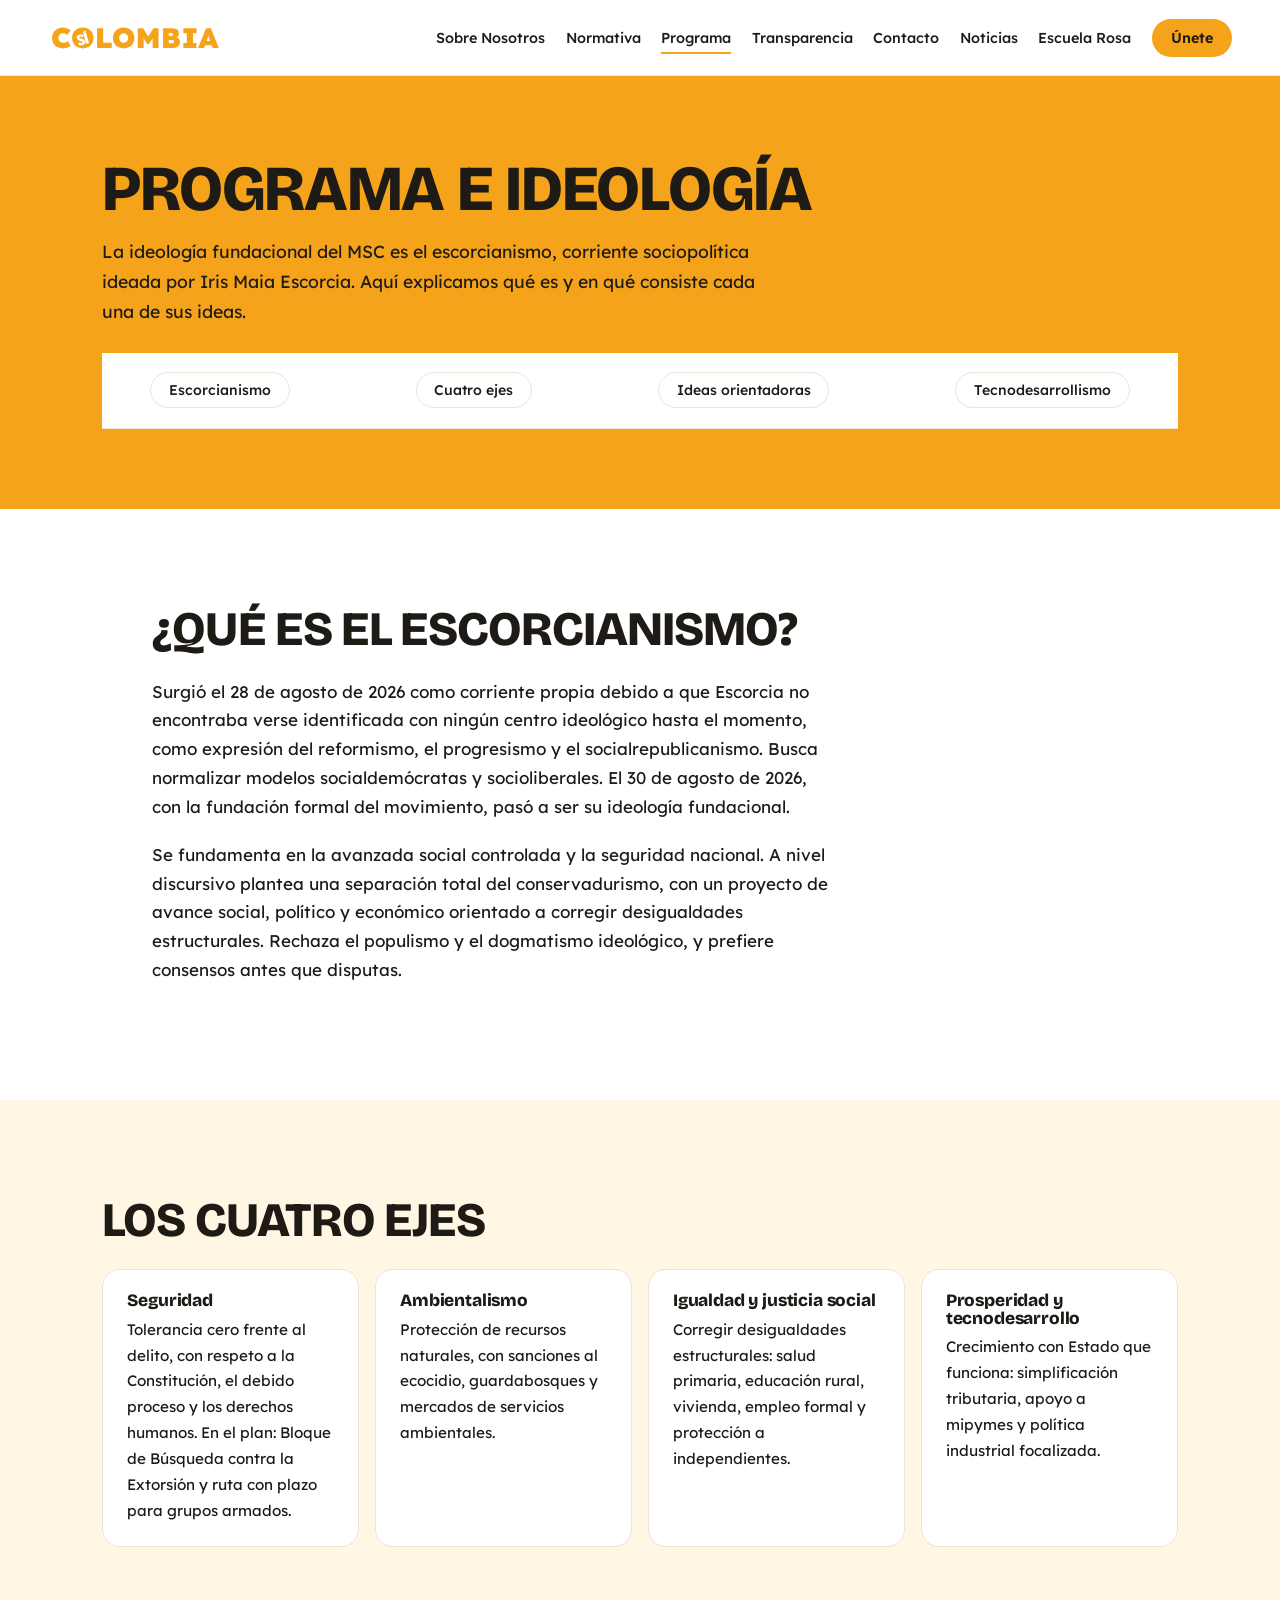
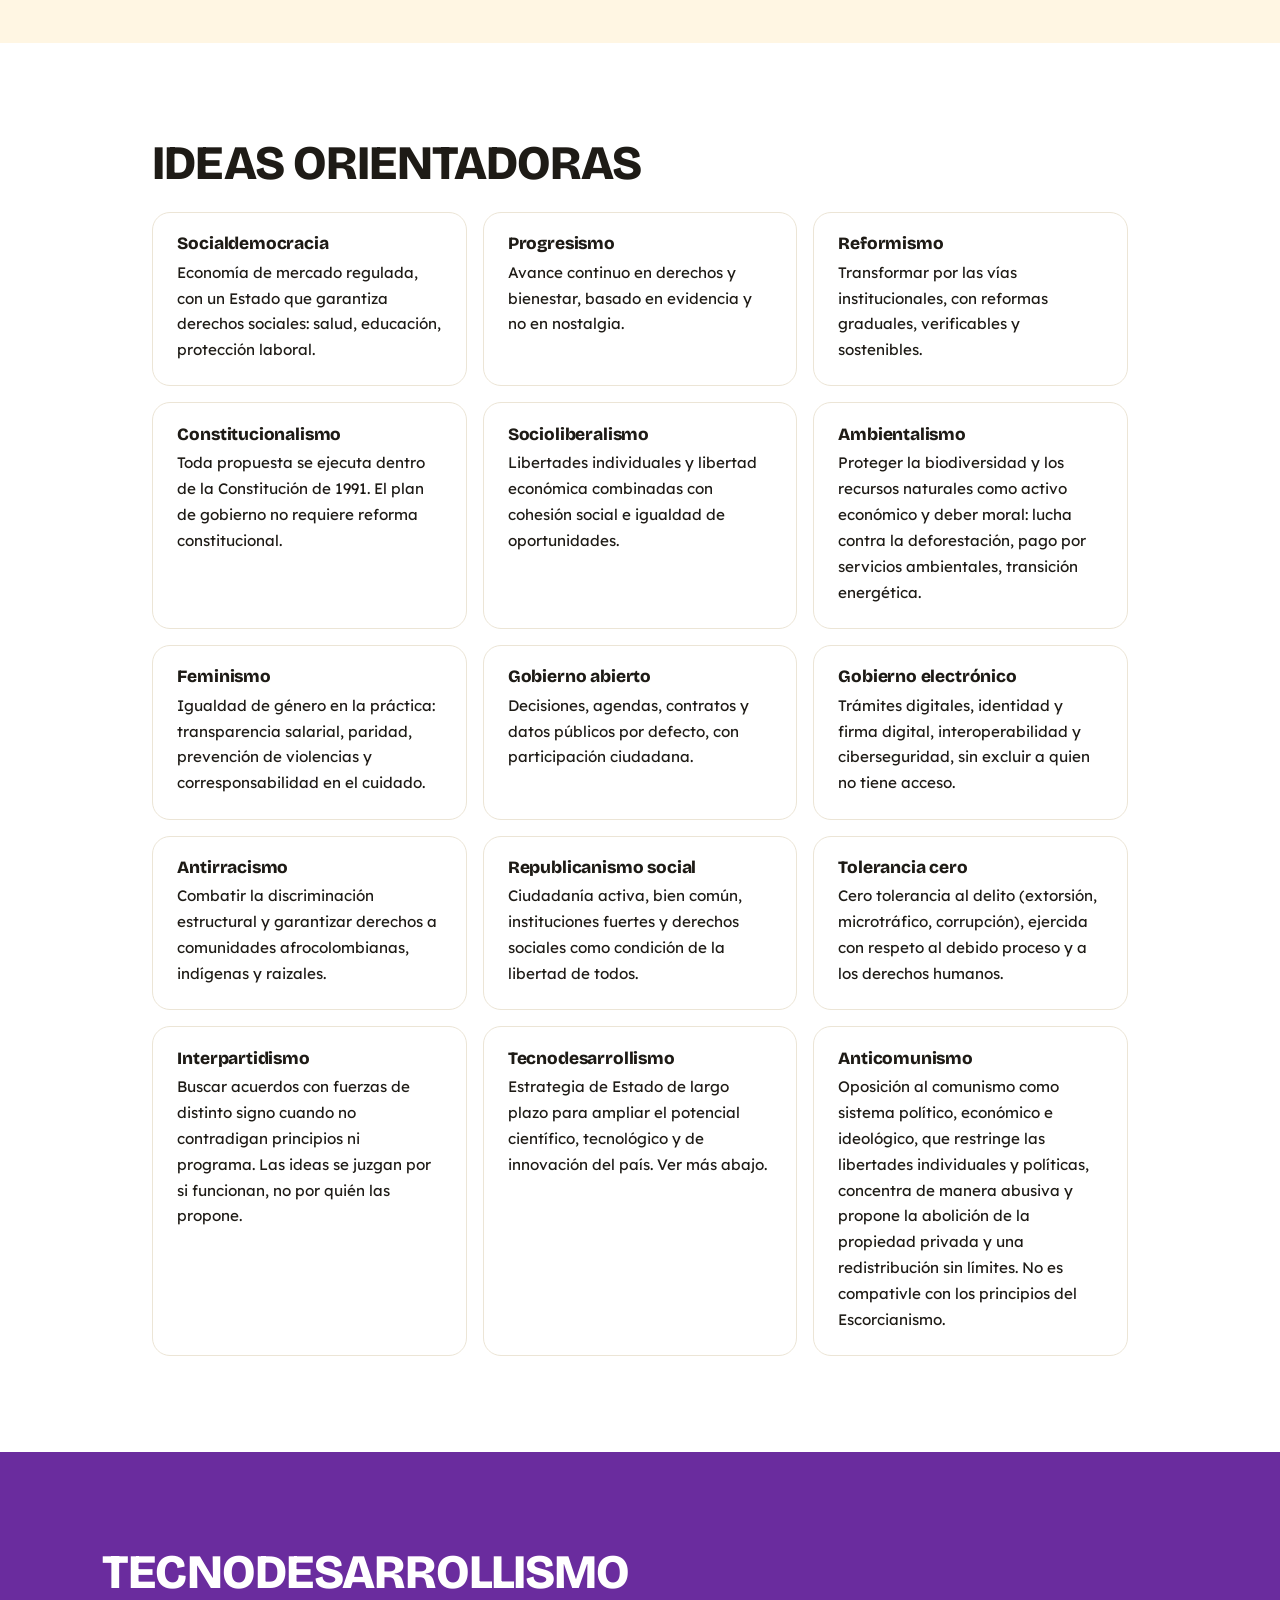
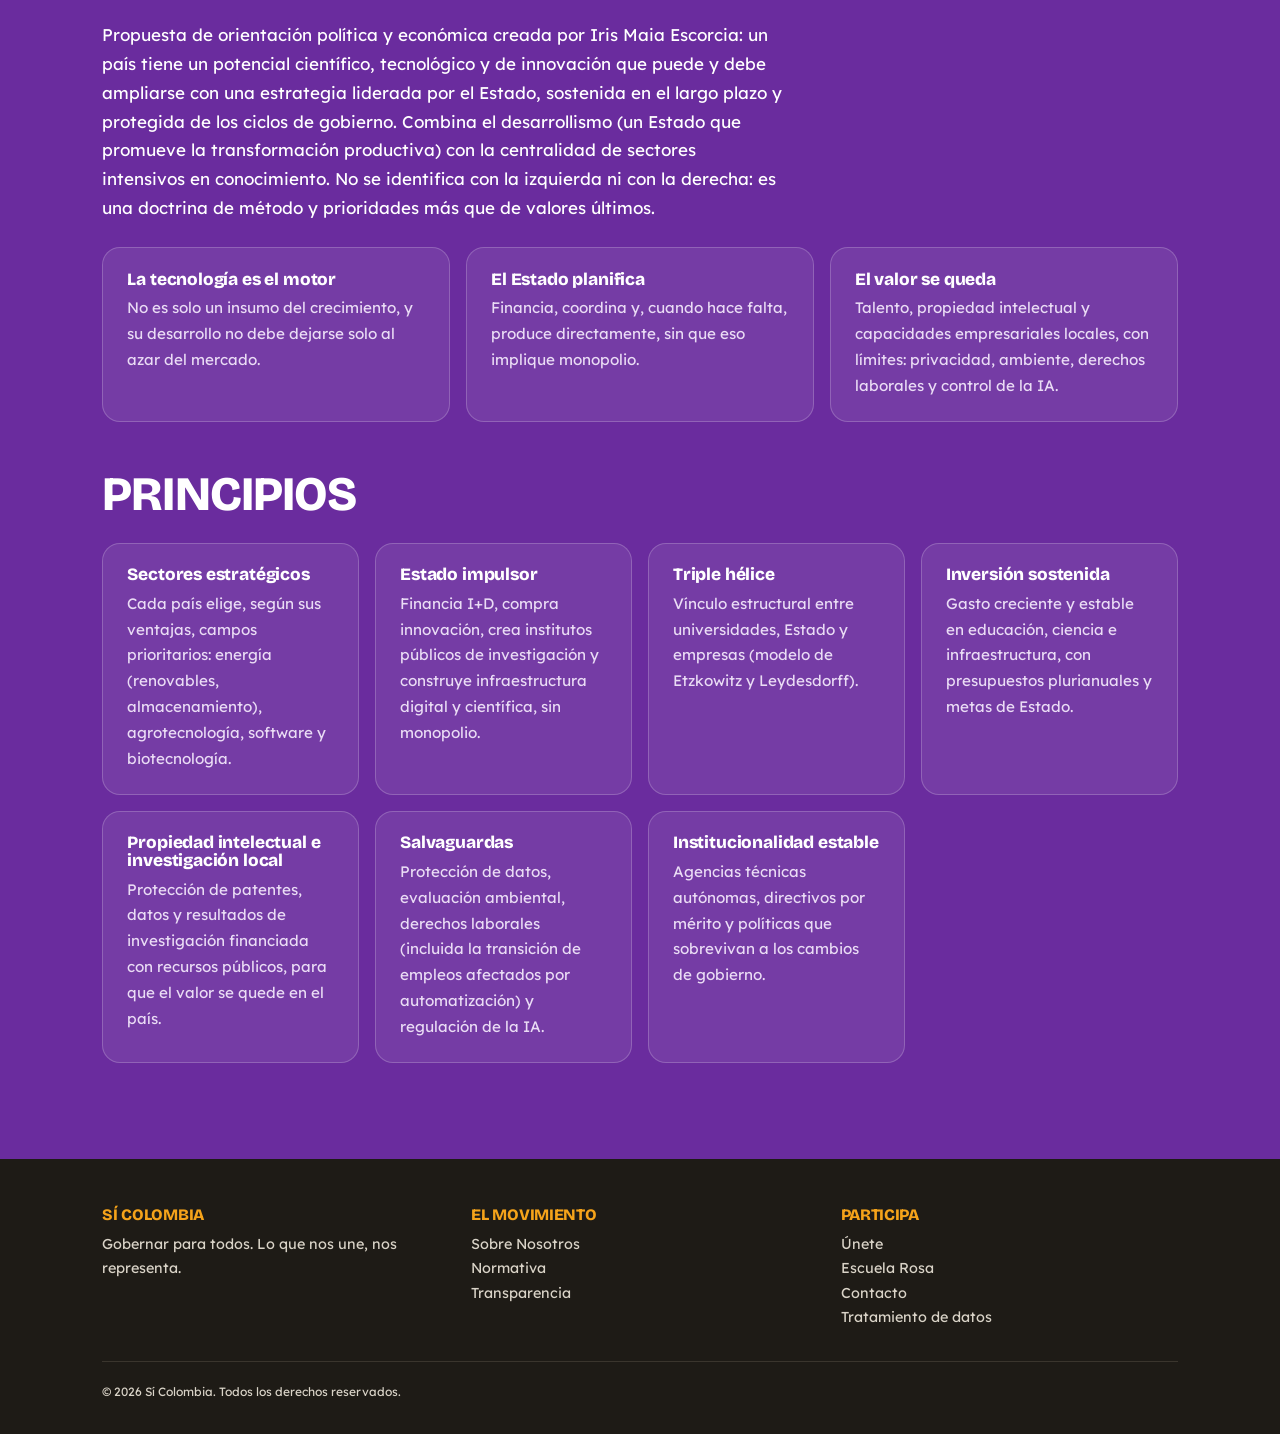
==== commit fdaa241d: "no commies >:3c" ====
--- a/programme.html
+++ b/programme.html
@@ -61,6 +61,7 @@
     <div class="caja"><h3>Tolerancia cero</h3><p>Cero tolerancia al delito (extorsión, microtráfico, corrupción), ejercida con respeto al debido proceso y a los derechos humanos.</p></div>
     <div class="caja"><h3>Interpartidismo</h3><p>Buscar acuerdos con fuerzas de distinto signo cuando no contradigan principios ni programa. Las ideas se juzgan por si funcionan, no por quién las propone.</p></div>
     <div class="caja"><h3>Tecnodesarrollismo</h3><p>Estrategia de Estado de largo plazo para ampliar el potencial científico, tecnológico y de innovación del país. Ver más abajo.</p></div>
+    <div class="caja"><h3>Anticomunismo</h3><p>Oposición al comunismo como sistema político, económico e ideológico, que restringe las libertades individuales y políticas, concentra de manera abusiva y propone la abolición de la propiedad privada y una redistribución sin límites. No es compativle con los principios del Escorcianismo.</p></div>
   </div>
 </section>
 
